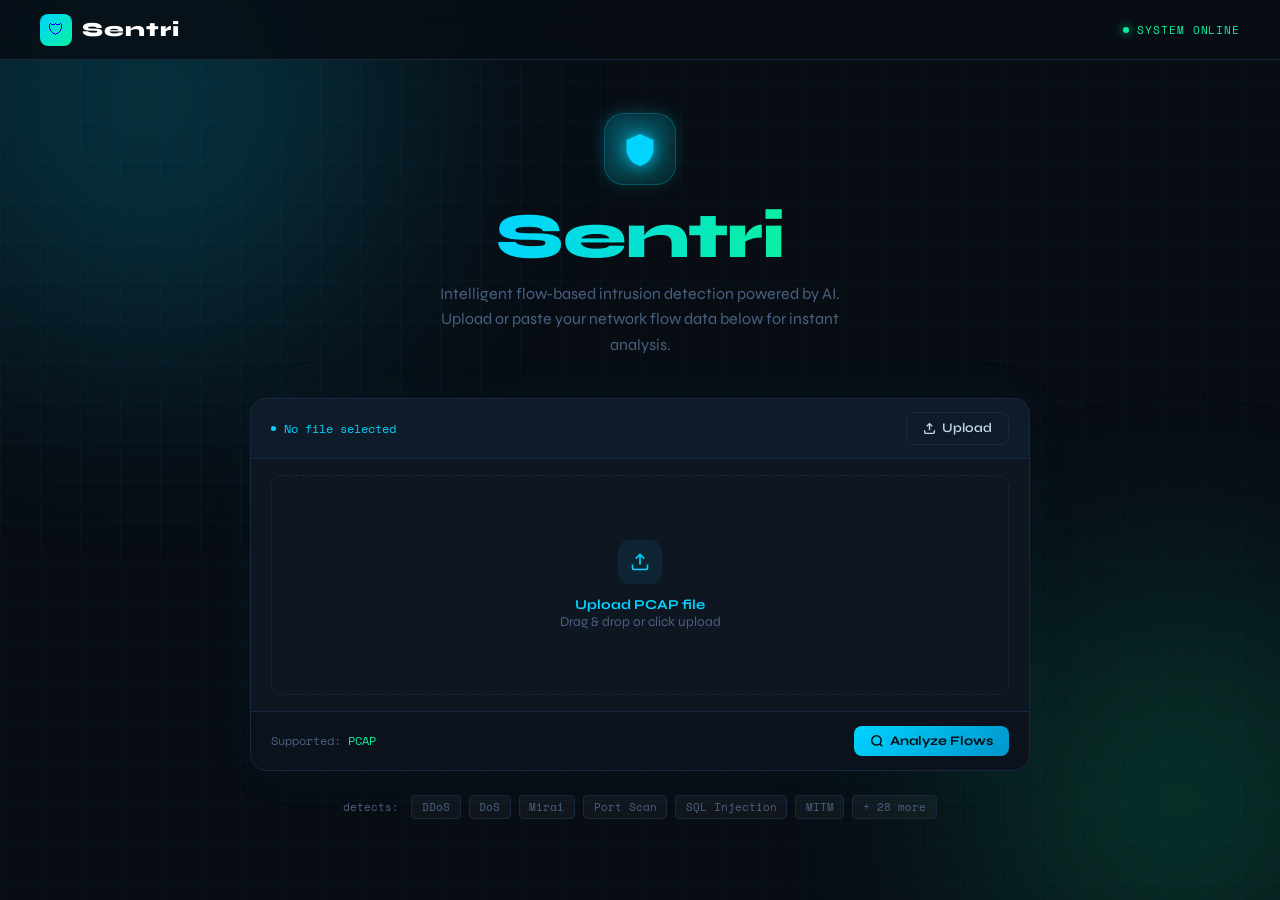
==== templates/index.html @ eef89137 "changes to core files" ====
<!DOCTYPE html>
<html lang="en">

<head>
    <meta charset="UTF-8" />
    <meta name="viewport" content="width=device-width, initial-scale=1.0" />
    <title>Sentri — Intelligent Intrusion Detection</title>
    <link
        href="https://fonts.googleapis.com/css2?family=Space+Mono:wght@400;700&family=Syne:wght@400;600;700;800&display=swap"
        rel="stylesheet" />
    <link rel="stylesheet" href="/static/style.css" />
</head>

<body>

    <div class="orb orb-1"></div>
    <div class="orb orb-2"></div>

    <!-- NAV -->
    <nav>
        <a class="nav-brand" href="#">
            <div class="nav-shield">🛡</div>
            <span class="nav-logo-text">Sentri</span>
        </a>
        <div class="nav-status">
            <div class="status-dot"></div>
            SYSTEM ONLINE
        </div>
    </nav>

    <main>
        <!-- HERO -->
        <div class="hero">
            <div class="shield-icon">
                <svg viewBox="0 0 24 24" xmlns="http://www.w3.org/2000/svg">
                    <path d="M12 2L3 6v6c0 5.25 3.75 10.15 9 11.35C17.25 22.15 21 17.25 21 12V6L12 2z" />
                </svg>
            </div>
            <h1><span>Sentri</span></h1>
            <p>Intelligent flow-based intrusion detection powered by AI. Upload or paste your network flow data below
                for instant analysis.</p>
        </div>

        <!-- UPLOAD CARD -->
        <div class="upload-card">

            <!-- Card Header -->
            <div class="card-header">
                <div class="card-header-left">
                    <div class="terminal-dot"></div>
                    <span id="filename-display">No file selected</span>
                </div>
                <div class="card-actions">
                    <label for="file-input" class="btn btn-ghost" id="upload-btn">
                        <svg width="13" height="13" viewBox="0 0 24 24" fill="none" stroke="currentColor"
                            stroke-width="2.5">
                            <path d="M21 15v4a2 2 0 01-2 2H5a2 2 0 01-2-2v-4" />
                            <polyline points="17 8 12 3 7 8" />
                            <line x1="12" y1="3" x2="12" y2="15" />
                        </svg>
                        Upload
                    </label>
                    <input type="file" id="file-input" accept=".pcap" />
                </div>
            </div>

            <!-- SINGLE PCAP DROP ZONE -->
            <div class="drop-zone" id="tab-upload" ondragover="handleDragOver(event)"
                ondragleave="handleDragLeave(event)" ondrop="handleDrop(event)">

                <div class="drop-icon">
                    <svg width="20" height="20" viewBox="0 0 24 24" fill="none" stroke="currentColor" stroke-width="2">
                        <path d="M21 15v4a2 2 0 01-2 2H5a2 2 0 01-2-2v-4" />
                        <polyline points="17 8 12 3 7 8" />
                        <line x1="12" y1="3" x2="12" y2="15" />
                    </svg>
                </div>

                <div class="drop-text">
                    <strong>Upload PCAP file</strong><br />
                    Drag & drop or click upload
                </div>
            </div>

            <!-- Card Footer -->
            <div class="card-footer">
                <div class="footer-info">
                    Supported: <span>PCAP</span>
                </div>
                <div style="display:flex; align-items:center; gap:10px;">
                    <div class="file-badge" id="file-badge">
                        <svg width="10" height="10" viewBox="0 0 24 24" fill="currentColor">
                            <path d="M14 2H6a2 2 0 00-2 2v16a2 2 0 002 2h12a2 2 0 002-2V8z" />
                        </svg>
                        <span id="badge-name">no file selected</span>
                    </div>
                    <button class="btn btn-primary" id="analyze-btn" onclick="analyzeFlows()">
                        <svg width="14" height="14" viewBox="0 0 24 24" fill="none" stroke="currentColor"
                            stroke-width="2.5">
                            <circle cx="11" cy="11" r="8" />
                            <line x1="21" y1="21" x2="16.65" y2="16.65" />
                        </svg>
                        Analyze Flows
                    </button>
                </div>
            </div>

        </div>

        <!-- FORMAT TAGS -->
        <div class="formats">
            <span class="format-label">detects:</span>
            <span class="format-tag">DDoS</span>
            <span class="format-tag">DoS</span>
            <span class="format-tag">Mirai</span>
            <span class="format-tag">Port Scan</span>
            <span class="format-tag">SQL Injection</span>
            <span class="format-tag">MITM</span>
            <span class="format-tag">+ 28 more</span>
        </div>

    </main>

    <!-- TOAST -->
    <div class="toast" id="toast">
        <div class="toast-dot"></div>
        <span id="toast-msg">Sample data loaded</span>
    </div>

    <script>
        document.getElementById('file-input').addEventListener('change', (e) => {
            const file = e.target.files[0];
            if (!file) return;
            handleFile(file);
        });

        function handleFile(file) {
            document.getElementById('filename-display').textContent = file.name;
            document.getElementById('badge-name').textContent = file.name;
            document.getElementById('file-badge').classList.add('visible');

            const dropZone = document.getElementById('tab-upload');
            dropZone.classList.add('file-loaded');

            // just update text instead of destroying HTML
            dropZone.querySelector('.drop-text').innerHTML =
                `<strong>File loaded</strong><br/>Click or drop to replace`;

            showToast(`PCAP loaded: ${file.name}`);
        }

        // Drag and drop
        function handleDragOver(e) {
            e.preventDefault();
            document.getElementById('tab-upload').classList.add('drag-over');
        }

        function handleDragLeave(e) {
            document.getElementById('tab-upload').classList.remove('drag-over');
        }

        function handleDrop(e) {
            e.preventDefault();
            document.getElementById('tab-upload').classList.remove('drag-over');

            const file = e.dataTransfer.files[0];
            if (file) handleFile(file);
        }

        // Analyze (IMPORTANT FIX HERE)
        function analyzeFlows() {
            const fileInput = document.getElementById('file-input');
            const file = fileInput.files[0];

            if (!file) {
                showToast('⚠ Please upload a PCAP file first');
                return;
            }

            const btn = document.getElementById('analyze-btn');
            btn.innerHTML = `
        <svg width="14" height="14" viewBox="0 0 24 24" fill="none" stroke="currentColor" stroke-width="2.5"
        style="animation:spin 1s linear infinite">
            <circle cx="12" cy="12" r="10"/>
        </svg>
        Analyzing...
    `;
            btn.disabled = true;

            // IMPORTANT: send actual file (not filename text)
            const formData = new FormData();
            formData.append("file", file);

            fetch('/analyze', {
                method: 'POST',
                body: formData
            })
                .then(async res => {
                    if (!res.ok) {
                        throw new Error(await res.text());
                    }
                    return res.json();
                })
                .then(result => {
                    sessionStorage.setItem('sentri_results', JSON.stringify(result));
                    sessionStorage.setItem('file_name', file.name);

                    window.location.href = '/loading';
                })
                .catch(err => {
                    console.log(err);

                    showToast('⚠ Unable to analyze file. Try again.');
                    btn.innerHTML = `Analyze Flows`;
                    btn.disabled = false;
                });
        }

        // Toast
        function showToast(msg) {
            const toast = document.getElementById('toast');
            document.getElementById('toast-msg').textContent = msg;
            toast.classList.add('show');
            setTimeout(() => toast.classList.remove('show'), 3000);
        }

        function resetFile() {
            document.getElementById('file-input').value = "";

            document.getElementById('filename-display').textContent = "No file selected";
            document.getElementById('badge-name').textContent = "no file selected";
            document.getElementById('file-badge').classList.remove('visible');

            const dropZone = document.getElementById('tab-upload');
            dropZone.classList.remove('file-loaded');

            dropZone.querySelector('.drop-text').innerHTML =
                `<strong>Upload PCAP file</strong><br />Drag & drop or click upload`;

            showToast("File removed — upload again");
        }
        // Spin animation
        const style = document.createElement('style');
        style.textContent = `@keyframes spin { from { transform: rotate(0deg); } to { transform: rotate(360deg); } }`;
        document.head.appendChild(style);
    </script>
</body>

</html>
---- static/style.css ----
*,
*::before,
*::after {
    box-sizing: border-box;
    margin: 0;
    padding: 0;
}

:root {
    --bg: #080d14;
    --surface: #0e1622;
    --border: #1a2740;
    --accent: #00d4ff;
    --accent2: #0af0a0;
    --danger: #ff4d6d;
    --text: #c8d8e8;
    --muted: #4a6080;
    --font-ui: 'Syne', sans-serif;
    --font-mono: 'Space Mono', monospace;
}

html,
body {
    height: 100%;
    background: var(--bg);
    color: var(--text);
    font-family: var(--font-ui);
    overflow-x: hidden;
}

/* ---- GRID BACKGROUND ---- */
body::before {
    content: '';
    position: fixed;
    inset: 0;
    background-image:
        linear-gradient(rgba(0, 212, 255, 0.03) 1px, transparent 1px),
        linear-gradient(90deg, rgba(0, 212, 255, 0.03) 1px, transparent 1px);
    background-size: 40px 40px;
    pointer-events: none;
    z-index: 0;
}

/* ---- GLOW ORBS ---- */
.orb {
    position: fixed;
    border-radius: 50%;
    filter: blur(120px);
    pointer-events: none;
    z-index: 0;
    opacity: 0.18;
}

.orb-1 {
    width: 500px;
    height: 500px;
    background: var(--accent);
    top: -150px;
    left: -100px;
}

.orb-2 {
    width: 400px;
    height: 400px;
    background: var(--accent2);
    bottom: -100px;
    right: -100px;
}

/* ---- NAVBAR ---- */
nav {
    position: fixed;
    top: 0;
    left: 0;
    right: 0;
    z-index: 100;
    display: flex;
    align-items: center;
    justify-content: space-between;
    padding: 0 2.5rem;
    height: 60px;
    background: rgba(8, 13, 20, 0.85);
    backdrop-filter: blur(16px);
    border-bottom: 1px solid var(--border);
}

.nav-brand {
    display: flex;
    align-items: center;
    gap: 10px;
    text-decoration: none;
}

.nav-shield {
    width: 32px;
    height: 32px;
    background: linear-gradient(135deg, var(--accent), var(--accent2));
    border-radius: 8px;
    display: flex;
    align-items: center;
    justify-content: center;
    font-size: 16px;
}

.nav-logo-text {
    font-family: var(--font-ui);
    font-weight: 800;
    font-size: 1.25rem;
    color: #fff;
    letter-spacing: 0.05em;
}

.nav-status {
    display: flex;
    align-items: center;
    gap: 8px;
    font-family: var(--font-mono);
    font-size: 0.7rem;
    color: var(--accent2);
    letter-spacing: 0.08em;
    text-transform: uppercase;
}

.status-dot {
    width: 6px;
    height: 6px;
    border-radius: 50%;
    background: var(--accent2);
    animation: pulse 1.8s infinite;
    box-shadow: 0 0 10px var(--accent2);
}

@keyframes pulse {

    0%,
    100% {
        opacity: 1;
        transform: scale(1);
    }

    50% {
        opacity: 0.4;
        transform: scale(0.8);
    }
}

/* ---- MAIN LAYOUT ---- */
main {
    position: relative;
    z-index: 1;
    min-height: 100vh;
    display: flex;
    flex-direction: column;
    align-items: center;
    justify-content: center;
    padding: 80px 1.5rem 3rem;
}

/* ---- HERO ---- */
.hero {
    text-align: center;
    margin-bottom: 2.5rem;
    animation: fadeUp 0.7s ease both;
}

@keyframes fadeUp {
    from {
        opacity: 0;
        transform: translateY(24px);
    }

    to {
        opacity: 1;
        transform: translateY(0);
    }
}

.shield-icon {
    width: 72px;
    height: 72px;
    margin: 0 auto 1.25rem;
    background: rgba(0, 212, 255, 0.08);
    border: 1.5px solid rgba(0, 212, 255, 0.25);
    border-radius: 20px;
    display: flex;
    align-items: center;
    justify-content: center;
    position: relative;
}

.shield-icon::before {
    content: '';
    position: absolute;
    inset: -1px;
    border-radius: 20px;
    background: linear-gradient(135deg, rgba(0, 212, 255, 0.3), rgba(10, 240, 160, 0.1));
    z-index: -1;
    filter: blur(8px);
}

.shield-icon svg {
    width: 36px;
    height: 36px;
    fill: var(--accent);
    filter: drop-shadow(0 0 8px var(--accent));
}

.hero h1 {
    font-size: clamp(2.5rem, 6vw, 4rem);
    font-weight: 800;
    color: #fff;
    letter-spacing: -0.02em;
    line-height: 1;
    margin-bottom: 0.75rem;
}

.hero h1 span {
    background: linear-gradient(90deg, var(--accent), var(--accent2));
    -webkit-background-clip: text;
    -webkit-text-fill-color: transparent;
    background-clip: text;
}

.hero p {
    font-size: 1rem;
    color: var(--muted);
    max-width: 420px;
    margin: 0 auto;
    line-height: 1.6;
}

/* ---- UPLOAD CARD ---- */
.upload-card {
    width: 100%;
    max-width: 780px;
    background: var(--surface);
    border: 1px solid var(--border);
    border-radius: 16px;
    overflow: hidden;
    animation: fadeUp 0.7s 0.15s ease both;
    box-shadow: 0 0 60px rgba(0, 212, 255, 0.04);
}

.card-header {
    display: flex;
    align-items: center;
    justify-content: space-between;
    padding: 0.85rem 1.25rem;
    border-bottom: 1px solid var(--border);
    background: rgba(0, 212, 255, 0.03);
}

.card-header-left {
    display: flex;
    align-items: center;
    gap: 8px;
    font-family: var(--font-mono);
    font-size: 0.78rem;
    color: var(--accent);
}

.terminal-dot {
    width: 5px;
    height: 5px;
    border-radius: 50%;
    background: var(--accent);
    animation: pulse 2s infinite;
}

.card-actions {
    display: flex;
    gap: 8px;
}

.btn {
    display: flex;
    align-items: center;
    gap: 6px;
    padding: 0.45rem 1rem;
    border-radius: 8px;
    font-family: var(--font-ui);
    font-size: 0.82rem;
    font-weight: 600;
    cursor: pointer;
    transition: all 0.2s;
    border: none;
    text-decoration: none;
}

.btn-ghost {
    background: transparent;
    border: 1px solid var(--border);
    color: var(--text);
}

.btn-ghost:hover {
    border-color: var(--accent);
    color: var(--accent);
    background: rgba(0, 212, 255, 0.05);
}

.btn-primary {
    background: linear-gradient(135deg, var(--accent), #0095cc);
    color: #080d14;
    font-weight: 700;
}

.btn-primary:hover {
    transform: translateY(-1px);
    box-shadow: 0 4px 20px rgba(0, 212, 255, 0.35);
}

.btn-primary:active {
    transform: translateY(0);
}

/* ---- DROP ZONE ---- */
.drop-zone {
    display: flex;
    flex-direction: column;
    align-items: center;
    justify-content: center;
    gap: 12px;
    height: 220px;
    margin: 1rem 1.25rem;
    border: 1.5px dashed var(--border);
    border-radius: 10px;
    cursor: pointer;
    transition: all 0.2s;
}

.drop-zone:hover,
.drop-zone.drag-over {
    border-color: var(--accent);
    background: rgba(0, 212, 255, 0.04);
}


.drop-icon {
    width: 44px;
    height: 44px;
    background: rgba(0, 212, 255, 0.08);
    border-radius: 12px;
    display: flex;
    align-items: center;
    justify-content: center;
    color: var(--accent);
    font-size: 1.2rem;
}

.drop-text {
    text-align: center;
    font-size: 0.85rem;
    color: var(--muted);
}

.drop-text strong {
    color: var(--accent);
}

/* ---- CARD FOOTER ---- */
.card-footer {
    display: flex;
    align-items: center;
    justify-content: space-between;
    padding: 0.85rem 1.25rem;
    border-top: 1px solid var(--border);
    background: rgba(0, 0, 0, 0.2);
}

.footer-info {
    font-family: var(--font-mono);
    font-size: 0.72rem;
    color: var(--muted);
}

.footer-info span {
    color: var(--accent2);
}

/* ---- FILE BADGE ---- */
.file-badge {
    display: flex;
    align-items: center;
    gap: 6px;
    padding: 0.3rem 0.75rem;
    background: rgba(10, 240, 160, 0.08);
    border: 1px solid rgba(10, 240, 160, 0.2);
    border-radius: 20px;
    font-family: var(--font-mono);
    font-size: 0.7rem;
    color: var(--accent2);

    opacity: 0;
    transform: translateY(5px);
    transition: all 0.2s ease;
}

.file-badge.visible {
    opacity: 1;
    transform: translateY(0);
}

/* ---- FORMATS ---- */
.formats {
    display: flex;
    align-items: center;
    justify-content: center;
    gap: 0.5rem;
    margin-top: 1.5rem;
    flex-wrap: wrap;
    animation: fadeUp 0.7s 0.3s ease both;
}

.format-label {
    font-family: var(--font-mono);
    font-size: 0.7rem;
    color: var(--muted);
    margin-right: 4px;
}

.format-tag {
    padding: 0.2rem 0.6rem;
    border-radius: 4px;
    background: rgba(255, 255, 255, 0.04);
    border: 1px solid var(--border);
    font-family: var(--font-mono);
    font-size: 0.68rem;
    color: var(--muted);
}

/* ---- TOAST ---- */
.toast {
    position: fixed;
    bottom: 2rem;
    right: 2rem;
    z-index: 999;
    background: var(--surface);
    border: 1px solid var(--border);
    border-radius: 10px;
    padding: 0.75rem 1.25rem;
    font-family: var(--font-mono);
    font-size: 0.78rem;
    color: var(--text);
    display: flex;
    align-items: center;
    gap: 8px;
    transform: translateY(100px);
    opacity: 0;
    transition: all 0.3s;
}

.toast.show {
    transform: translateY(0);
    opacity: 1;
}

.toast-dot {
    width: 6px;
    height: 6px;
    border-radius: 50%;
    background: var(--accent2);
}

/* Hidden file input */
#file-input {
    display: none;
}

@keyframes spin { from { transform: rotate(0deg); } to { transform: rotate(360deg); } }

/* ---- LOADING PAGE ---- */
body.loading {
    overflow: hidden;
}

.loading-container {
    display: flex;
    justify-content: center;
    align-items: flex-start;
    min-height: 100vh;
    padding: 45px 1.5rem 3rem;
}

.loading-card {
    width: 100%;
    max-width: 750px;
    background: var(--surface);
    border: 1px solid var(--border);
    border-radius: 16px;
    padding: 2.5rem;
    box-shadow: 0 0 60px rgba(0, 212, 255, 0.05);
    text-align: center;
    animation: fadeUp 0.6s ease both;
}

.loading-card h2 {
    font-size: 1.2rem;
    margin-bottom: 1.5rem;
}

/* File status */
.loading-status {
    margin-bottom: 1.5rem;
}

.check-circle {
    width: 48px;
    height: 48px;
    margin: 0 auto 10px;
    border-radius: 50%;
    background: rgba(10, 240, 160, 0.1);
    border: 1px solid var(--accent2);
    display: flex;
    align-items: center;
    justify-content: center;
    color: var(--accent2);
    font-weight: bold;
}

/* Steps */
.steps {
    text-align: left;
    margin-top: 1rem;
}

.step {
    display: flex;
    align-items: center;
    gap: 10px;
    font-size: 0.85rem;
    margin: 10px 0;
}

.step.done {
    color: var(--accent2);
}

.step.active {
    color: var(--accent);
}

/* Spinner */
.loader {
    width: 14px;
    height: 14px;
    border: 2px solid var(--accent);
    border-top: 2px solid transparent;
    border-radius: 50%;
    animation: spin 1s linear infinite;
}

/* ETA */
.eta {
    margin-top: 1.5rem;
    font-size: 0.75rem;
    color: var(--muted);
}
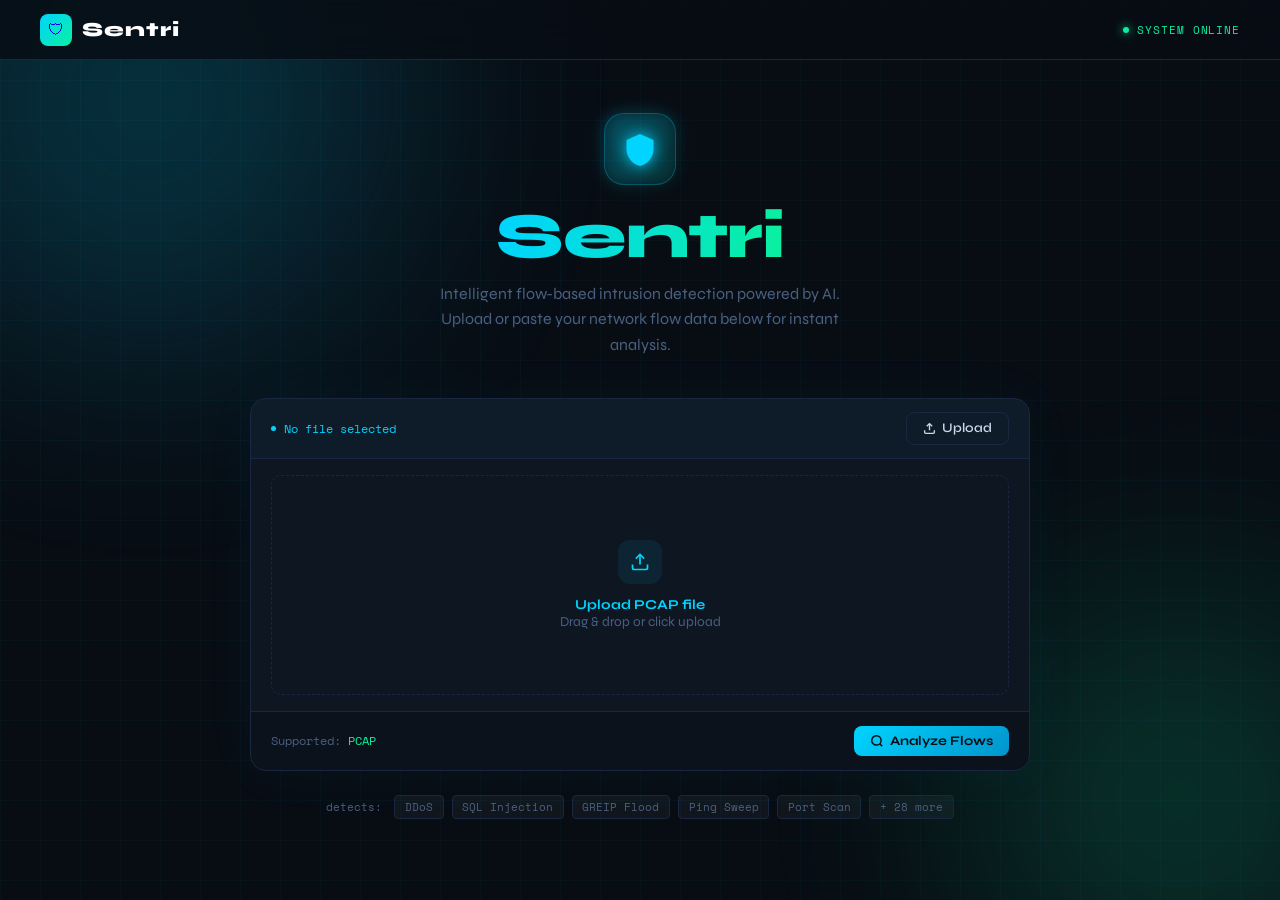
==== commit 8355cf6f: "Changes made to core files" ====
--- a/templates/index.html
+++ b/templates/index.html
@@ -111,11 +111,10 @@
         <div class="formats">
             <span class="format-label">detects:</span>
             <span class="format-tag">DDoS</span>
-            <span class="format-tag">DoS</span>
-            <span class="format-tag">Mirai</span>
+            <span class="format-tag">SQL Injection</span>
+            <span class="format-tag">GREIP Flood</span>
+            <span class="format-tag">Ping Sweep </span>
             <span class="format-tag">Port Scan</span>
-            <span class="format-tag">SQL Injection</span>
-            <span class="format-tag">MITM</span>
             <span class="format-tag">+ 28 more</span>
         </div>
 
@@ -128,6 +127,7 @@
     </div>
 
     <script>
+        let selectedFile = null;
         document.getElementById('file-input').addEventListener('change', (e) => {
             const file = e.target.files[0];
             if (!file) return;
@@ -135,14 +135,28 @@
         });
 
         function handleFile(file) {
+            // Validate file extension
+            if (!file.name.toLowerCase().endsWith('.pcap')) {
+                showToast('⚠ Invalid file. Please upload a .pcap file only.');
+                document.getElementById('file-input').value = '';
+                return;
+            }
+
+            // Validate file size (25MB limit)
+            if (file.size > 25 * 1024 * 1024) {
+                showToast('⚠ File too large. Maximum size is 25MB.');
+                document.getElementById('file-input').value = '';
+                return;
+            }
+
+            selectedFile = file;
+
             document.getElementById('filename-display').textContent = file.name;
             document.getElementById('badge-name').textContent = file.name;
             document.getElementById('file-badge').classList.add('visible');
 
             const dropZone = document.getElementById('tab-upload');
             dropZone.classList.add('file-loaded');
-
-            // just update text instead of destroying HTML
             dropZone.querySelector('.drop-text').innerHTML =
                 `<strong>File loaded</strong><br/>Click or drop to replace`;
 
@@ -168,7 +182,7 @@
         }
 
         // Analyze (IMPORTANT FIX HERE)
-        function analyzeFlows() {
+        async function analyzeFlows() {
             const fileInput = document.getElementById('file-input');
             const file = fileInput.files[0];
 
@@ -177,43 +191,51 @@
                 return;
             }
 
-            const btn = document.getElementById('analyze-btn');
-            btn.innerHTML = `
-        <svg width="14" height="14" viewBox="0 0 24 24" fill="none" stroke="currentColor" stroke-width="2.5"
-        style="animation:spin 1s linear infinite">
-            <circle cx="12" cy="12" r="10"/>
-        </svg>
-        Analyzing...
-    `;
-            btn.disabled = true;
-
-            // IMPORTANT: send actual file (not filename text)
-            const formData = new FormData();
-            formData.append("file", file);
-
-            fetch('/analyze', {
-                method: 'POST',
-                body: formData
-            })
-                .then(async res => {
-                    if (!res.ok) {
-                        throw new Error(await res.text());
+            showToast('Preparing analysis...');
+            document.getElementById('analyze-btn').disabled = true;
+
+            try {
+                await saveFileToIndexedDB(file);
+                sessionStorage.setItem('current_file_name', file.name);
+                sessionStorage.setItem('analysis_started', 'true');
+                window.location.href = "/loading";
+            } catch (err) {
+                console.error('Storage error:', err);
+                alert('Failed to prepare file for upload: ' + err.message);
+                document.getElementById('analyze-btn').disabled = false;
+                showToast('Preparation failed');
+            }
+        }
+
+        function saveFileToIndexedDB(file) {
+            return new Promise((resolve, reject) => {
+                const request = window.indexedDB.open('sentri-pcap-store', 1);
+
+                request.onupgradeneeded = function (event) {
+                    const db = event.target.result;
+                    if (!db.objectStoreNames.contains('files')) {
+                        db.createObjectStore('files');
                     }
-                    return res.json();
-                })
-                .then(result => {
-                    sessionStorage.setItem('sentri_results', JSON.stringify(result));
-                    sessionStorage.setItem('file_name', file.name);
-
-                    window.location.href = '/loading';
-                })
-                .catch(err => {
-                    console.log(err);
-
-                    showToast('⚠ Unable to analyze file. Try again.');
-                    btn.innerHTML = `Analyze Flows`;
-                    btn.disabled = false;
-                });
+                };
+
+                request.onsuccess = function (event) {
+                    const db = event.target.result;
+                    const tx = db.transaction('files', 'readwrite');
+                    const store = tx.objectStore('files');
+                    const putReq = store.put(file, 'pending_pcap');
+
+                    putReq.onsuccess = function () {
+                        resolve();
+                    };
+                    putReq.onerror = function (e) {
+                        reject(e.target.error);
+                    };
+                };
+
+                request.onerror = function (event) {
+                    reject(event.target.error);
+                };
+            });
         }
 
         // Toast
--- a/static/style.css
+++ b/static/style.css
@@ -467,7 +467,15 @@
     display: none;
 }
 
-@keyframes spin { from { transform: rotate(0deg); } to { transform: rotate(360deg); } }
+@keyframes spin {
+    from {
+        transform: rotate(0deg);
+    }
+
+    to {
+        transform: rotate(360deg);
+    }
+}
 
 /* ---- LOADING PAGE ---- */
 body.loading {
@@ -555,4 +563,878 @@
     margin-top: 1.5rem;
     font-size: 0.75rem;
     color: var(--muted);
+}
+
+/* ============================================================
+   RESULTS PAGE ADDITIONS — append to the bottom of style.css
+   ============================================================ */
+
+/* ---- RESULTS LAYOUT ---- */
+.results-main {
+    position: relative;
+    z-index: 1;
+    max-width: 780px;
+    /* slightly wider than before for bigger cards */
+    margin: 0 auto;
+    padding: 88px 1.5rem 4rem;
+    display: flex;
+    flex-direction: column;
+    gap: 1.75rem;
+}
+
+/* ---- PAGE HEADER ---- */
+.results-header {
+    display: flex;
+    align-items: center;
+    gap: 1rem;
+    margin-bottom: 0.25rem;
+}
+
+.back-link {
+    color: var(--muted);
+    font-size: 1.3rem;
+    text-decoration: none;
+    transition: color 0.2s;
+    flex-shrink: 0;
+    line-height: 1;
+}
+
+.back-link:hover {
+    color: var(--accent);
+}
+
+/* ✅ FIXED: matches index.html hero h1 gradient span exactly */
+.results-title {
+    font-size: clamp(1.8rem, 4vw, 2.8rem);
+    font-weight: 800;
+    color: #fff;
+    letter-spacing: -0.02em;
+    line-height: 1;
+    margin: 0 0 6px;
+}
+
+.results-title span {
+    background: linear-gradient(90deg, var(--accent), var(--accent2));
+    -webkit-background-clip: text;
+    -webkit-text-fill-color: transparent;
+    background-clip: text;
+}
+
+.results-subtitle {
+    font-family: var(--font-mono);
+    font-size: 0.78rem;
+    color: var(--muted);
+    margin: 0;
+}
+
+/* ---- SUMMARY GRID ---- */
+.summary-grid {
+    display: grid;
+    grid-template-columns: repeat(4, 1fr);
+    gap: 1rem;
+}
+
+@media (max-width: 640px) {
+    .summary-grid {
+        grid-template-columns: repeat(2, 1fr);
+    }
+}
+
+/* ✅ BIGGER cards — more padding, more presence */
+.summary-card {
+    background: var(--surface);
+    border: 1px solid var(--border);
+    border-radius: 16px;
+    padding: 1.5rem 1.25rem;
+    /* was 1.25rem 1rem */
+    display: flex;
+    flex-direction: column;
+    align-items: flex-start;
+    gap: 8px;
+    position: relative;
+    overflow: hidden;
+    transition: border-color 0.2s, box-shadow 0.2s;
+}
+
+.summary-card:hover {
+    border-color: rgba(0, 212, 255, 0.2);
+    box-shadow: 0 0 30px rgba(0, 212, 255, 0.05);
+}
+
+.summary-card-icon {
+    width: 40px;
+    height: 40px;
+    border-radius: 10px;
+    display: flex;
+    align-items: center;
+    justify-content: center;
+    margin-bottom: 6px;
+}
+
+.summary-icon-blue {
+    background: rgba(0, 212, 255, 0.12);
+    color: var(--accent);
+}
+
+.summary-icon-red {
+    background: rgba(239, 68, 68, 0.12);
+    color: #ef4444;
+}
+
+.summary-icon-green {
+    background: rgba(10, 240, 160, 0.12);
+    color: var(--accent2);
+}
+
+.summary-value {
+    font-size: 2.4rem;
+    /* was 2rem — bigger number */
+    font-weight: 800;
+    color: #fff;
+    line-height: 1;
+    font-family: var(--font-mono);
+}
+
+.summary-value--danger {
+    color: #ef4444;
+}
+
+.summary-value--safe {
+    color: var(--accent2);
+}
+
+.summary-label {
+    font-family: var(--font-mono);
+    font-size: 0.68rem;
+    color: var(--muted);
+    text-transform: uppercase;
+    letter-spacing: 0.06em;
+}
+
+/* Donut chart card */
+.summary-card--ratio {
+    align-items: center;
+    justify-content: center;
+    text-align: center;
+}
+
+.donut-wrapper {
+    position: relative;
+    width: 76px;
+    height: 76px;
+    margin-bottom: 6px;
+}
+
+.donut-svg {
+    width: 76px;
+    height: 76px;
+}
+
+.donut-track {
+    stroke: rgba(255, 255, 255, 0.07);
+}
+
+.donut-fill {
+    stroke: #ef4444;
+    stroke-linecap: round;
+    transition: stroke-dasharray 0.6s ease;
+}
+
+.donut-label {
+    position: absolute;
+    inset: 0;
+    display: flex;
+    align-items: center;
+    justify-content: center;
+    font-family: var(--font-mono);
+    font-size: 0.78rem;
+    font-weight: 700;
+    color: #fff;
+}
+
+/* ---- SECTION HEADINGS ---- */
+.section-heading {
+    display: flex;
+    align-items: center;
+    gap: 10px;
+    margin-top: 0.25rem;
+}
+
+.section-heading h2 {
+    font-size: 1.15rem;
+    font-weight: 700;
+    color: #fff;
+    margin: 0;
+}
+
+.section-heading-icon {
+    font-size: 1rem;
+    color: var(--accent);
+}
+
+/* ---- THREAT CARDS ---- */
+.threats-list {
+    display: flex;
+    flex-direction: column;
+    gap: 0.75rem;
+    width: 100%;
+    /* slightly more gap */
+}
+
+/* ✅ BIGGER threat cards */
+.threat-card {
+    background: var(--surface);
+    border: 1px solid var(--border);
+    border-radius: 14px;
+    width: 100%;
+    box-sizing: border-box;
+    /* was 12px */
+    overflow: hidden;
+    transition: border-color 0.2s, box-shadow 0.2s;
+}
+
+.threat-card:hover {
+    box-shadow: 0 2px 20px rgba(0, 0, 0, 0.3);
+}
+
+.threat-card--open {
+    border-color: rgba(0, 212, 255, 0.25);
+}
+
+/* Collapsed header row */
+.threat-collapsed {
+    display: flex;
+    align-items: center;
+    justify-content: space-between;
+    padding: 1rem 1.25rem;
+    /* was 0.85rem 1rem — taller click area */
+    cursor: pointer;
+    user-select: none;
+}
+
+.threat-collapsed:hover {
+    background: rgba(255, 255, 255, 0.02);
+}
+
+.threat-collapsed-left {
+    display: flex;
+    align-items: center;
+    gap: 12px;
+}
+
+.threat-collapsed-right {
+    display: flex;
+    align-items: center;
+    gap: 12px;
+}
+
+.threat-name {
+    font-size: 1rem;
+    /* was 0.95rem */
+    font-weight: 700;
+    color: #fff;
+}
+
+.threat-timestamp {
+    font-family: var(--font-mono);
+    font-size: 0.72rem;
+    color: var(--muted);
+}
+
+.threat-chevron {
+    font-size: 1.2rem;
+    color: var(--muted);
+    transition: transform 0.25s ease;
+    display: inline-block;
+    line-height: 1;
+    color: cyan;
+}
+
+/* Summary line */
+.threat-summary-line {
+    padding: 0 1.25rem 0.5rem;
+}
+
+.threat-description {
+    font-size: 0.82rem;
+    color: var(--text);
+    opacity: 0.8;
+    line-height: 1.5;
+}
+
+.threat-inline-meta {
+    display: flex;
+    flex-wrap: wrap;
+    align-items: center;
+    gap: 8px;
+    padding: 0 1.25rem 1rem;
+    font-family: var(--font-mono);
+    font-size: 0.72rem;
+}
+
+.ip-addr {
+    color: var(--accent2);
+}
+
+.meta-arrow {
+    color: var(--muted);
+}
+
+.meta-muted {
+    color: var(--muted);
+}
+
+/* Protocol tags */
+.proto-tag {
+    padding: 2px 8px;
+    border-radius: 4px;
+    font-family: var(--font-mono);
+    font-size: 0.67rem;
+    font-weight: 700;
+    text-transform: uppercase;
+}
+
+.proto-tcp {
+    background: rgba(0, 212, 255, 0.12);
+    color: var(--accent);
+}
+
+.proto-udp {
+    background: rgba(139, 92, 246, 0.12);
+    color: #a78bfa;
+}
+
+.proto-dns {
+    background: rgba(10, 240, 160, 0.12);
+    color: var(--accent2);
+}
+
+.proto-arp {
+    background: rgba(168, 85, 247, 0.12);
+    color: #c084fc;
+}
+
+.proto-icmp {
+    background: rgba(107, 114, 128, 0.15);
+    color: #9ca3af;
+}
+
+.proto-http {
+    background: rgba(251, 191, 36, 0.12);
+    color: #fbbf24;
+}
+
+/* Severity chips */
+.severity-chip {
+    border-radius: 20px;
+    font-family: var(--font-mono);
+    font-size: 0.67rem;
+    font-weight: 700;
+    text-transform: uppercase;
+    letter-spacing: 0.04em;
+    display: inline-flex;
+    align-items: center;
+    justify-content: center;
+    width: 80px;      /* fixed width — all chips same size */
+    padding: 4px 0;
+}
+
+.severity-critical {
+    background: #ef4444;
+    color: #fff;
+}
+
+.severity-high {
+    background: #f97316;
+    color: #fff;
+}
+
+.severity-medium {
+    background: #eab308;
+    color: #000;
+}
+
+.severity-low {
+    background: #22c55e;
+    color: #000;
+}
+
+.severity-info {
+    background: #06b6d4;
+    color: #000;
+}
+
+/* ---- EXPANDED DETAIL PANEL ---- */
+.threat-expanded {
+    border-top: 1px solid var(--border);
+    padding: 1.25rem;
+    /* was 1rem — more room */
+    display: flex;
+    flex-direction: column;
+    width: 100%;
+    box-sizing: border-box;
+    gap: 1.1rem;
+    background: rgba(0, 0, 0, 0.18);
+}
+
+.threat-description-expanded {
+    font-size: 0.83rem;
+    color: var(--text);
+    opacity: 0.85;
+    line-height: 1.65;
+}
+
+.endpoint-grid {
+    display: grid;
+    grid-template-columns: 1fr 1fr;
+    gap: 0.85rem;
+}
+
+@media (max-width: 500px) {
+    .endpoint-grid {
+        grid-template-columns: 1fr;
+    }
+}
+
+.endpoint-card {
+    background: rgba(255, 255, 255, 0.03);
+    border: 1px solid var(--border);
+    border-radius: 10px;
+    padding: 0.85rem 1rem;
+}
+
+.endpoint-label {
+    font-family: var(--font-mono);
+    font-size: 0.72rem;
+    font-weight: 700;
+    color: var(--accent);
+    margin-bottom: 8px;
+    display: flex;
+    align-items: center;
+    gap: 6px;
+}
+
+.endpoint-icon {
+    color: var(--accent);
+}
+
+.endpoint-icon-red {
+    color: #ef4444;
+}
+
+.endpoint-ip {
+    font-family: var(--font-mono);
+    font-size: 0.8rem;
+    color: #fff;
+    margin-bottom: 4px;
+}
+
+.endpoint-mac {
+    font-family: var(--font-mono);
+    font-size: 0.8rem;
+    color: #fff;
+    margin-bottom: 4px;
+}
+
+.flow-stats {
+    display: flex;
+    flex-wrap: wrap;
+    gap: 1.25rem;
+    font-family: var(--font-mono);
+    font-size: 0.77rem;
+    color: var(--muted);
+    padding: 0.4rem 0;
+}
+
+.flow-stats strong {
+    color: var(--text);
+}
+
+.flag-highlight {
+    color: var(--accent);
+}
+
+.flow-meta-row {
+    display: flex;
+    flex-wrap: wrap;
+    gap: 1.25rem;
+    font-size: 0.77rem;
+    color: var(--muted);
+    font-family: var(--font-mono);
+    border-top: 1px solid var(--border);
+    padding-top: 0.4rem;
+    padding-bottom: 0.4rem;
+}
+
+.flow-meta-row strong {
+    color: var(--text);
+}
+
+/* AI Recommendation box */
+.ai-recommendation {
+    background: rgba(0, 212, 255, 0.05);
+    border: 1px solid rgba(0, 212, 255, 0.18);
+    border-radius: 10px;
+    padding: 1rem 1.1rem;
+}
+
+.ai-rec-header {
+    display: flex;
+    align-items: center;
+    gap: 8px;
+    margin-bottom: 8px;
+}
+
+.ai-rec-icon {
+    color: var(--accent);
+    font-size: 0.9rem;
+}
+
+.ai-rec-title {
+    font-family: var(--font-mono);
+    font-size: 0.75rem;
+    font-weight: 700;
+    color: var(--accent);
+}
+
+.ai-rec-body {
+    font-size: 0.82rem;
+    color: var(--text);
+    line-height: 1.65;
+    margin: 0;
+}
+
+/* ---- CORRELATIONS ---- */
+.correlations-list {
+    display: flex;
+    flex-direction: column;
+    gap: 0.65rem;
+}
+
+.correlation-item {
+    display: flex;
+    align-items: flex-start;
+    gap: 14px;
+    background: var(--surface);
+    border: 1px solid var(--border);
+    border-radius: 10px;
+    padding: 1rem 1.1rem;
+    font-size: 0.83rem;
+    color: var(--text);
+    line-height: 1.65;
+}
+
+.corr-num {
+    font-family: var(--font-mono);
+    font-size: 0.7rem;
+    color: var(--accent);
+    font-weight: 700;
+    min-width: 26px;
+    margin-top: 2px;
+    flex-shrink: 0;
+}
+
+.corr-text {
+    flex: 1;
+}
+
+/* ---- EMPTY STATE ---- */
+.empty-state {
+    text-align: center;
+    padding: 3.5rem 1rem;
+    background: var(--surface);
+    border: 1px solid var(--border);
+    border-radius: 14px;
+}
+
+.empty-icon {
+    font-size: 2.2rem;
+    color: var(--accent2);
+    margin-bottom: 0.85rem;
+}
+
+.empty-title {
+    font-size: 1.05rem;
+    font-weight: 700;
+    color: #fff;
+    margin-bottom: 6px;
+}
+
+.empty-sub {
+    font-family: var(--font-mono);
+    font-size: 0.75rem;
+    color: var(--muted);
+}
+
+/* ---- FILTER BAR ---- */
+.filter-bar {
+    display: flex;
+    flex-wrap: wrap;
+    gap: 0.5rem;
+    margin: 0.5rem 0 0.5rem;
+}
+
+.filter-btn {
+    display: inline-flex;
+    align-items: center;
+    gap: 6px;
+    padding: 6px 12px;
+    font-size: 0.72rem;
+    font-family: var(--font-mono);
+    background: var(--surface);
+    border: 1px solid var(--border);
+    color: var(--muted);
+    border-radius: 20px;
+    cursor: pointer;
+    transition: all 0.2s;
+}
+
+.filter-btn:hover {
+    border-color: var(--accent);
+    color: var(--accent);
+}
+
+.filter-btn.active {
+    background: rgba(0, 212, 255, 0.12);
+    border-color: var(--accent);
+    color: var(--accent);
+}
+
+.filter-count {
+    display: inline-flex;
+    align-items: center;
+    justify-content: center;
+    min-width: 18px;
+    height: 18px;
+    padding: 0 5px;
+    border-radius: 20px;
+    font-size: 0.62rem;
+    font-weight: 700;
+    background: rgba(255, 255, 255, 0.08);
+    color: var(--muted);
+    transition: all 0.2s;
+}
+
+.filter-btn.active .filter-count {
+    background: rgba(0, 212, 255, 0.25);
+    color: var(--accent);
+}
+
+.filter-btn:hover .filter-count {
+    background: rgba(0, 212, 255, 0.15);
+    color: var(--accent);
+}
+
+/* EMPTY STATE (no results) */
+.empty-state {
+    margin-top: 24px;
+    padding: 32px 24px;
+    border-radius: 16px;
+
+    display: flex;
+    flex-direction: column;
+    align-items: center;
+    justify-content: center;
+
+    text-align: center;
+
+    background: rgba(255, 255, 255, 0.03);
+    border: 1px solid rgba(255, 255, 255, 0.08);
+
+    backdrop-filter: blur(12px);
+    -webkit-backdrop-filter: blur(12px);
+
+    animation: fadeIn 0.3s ease;
+}
+
+/* icon */
+.empty-icon {
+    font-size: 28px;
+    margin-bottom: 10px;
+
+    color: #facc15; /* soft warning yellow */
+    opacity: 0.9;
+}
+
+/* title */
+.empty-title {
+    font-family: 'Syne', sans-serif;
+    font-size: 18px;
+    font-weight: 600;
+
+    margin-bottom: 4px;
+
+    color: #ffffff;
+}
+
+/* subtitle (optional if you add one later) */
+.empty-sub {
+    font-size: 14px;
+    color: rgba(255, 255, 255, 0.6);
+}
+
+/* subtle hover (makes it feel interactive even if not clickable) */
+.empty-state:hover {
+    border-color: rgba(255, 255, 255, 0.15);
+    transform: translateY(-2px);
+    transition: all 0.2s ease;
+}
+
+/* fade animation */
+@keyframes fadeIn {
+    from {
+        opacity: 0;
+        transform: translateY(6px);
+    }
+    to {
+        opacity: 1;
+        transform: translateY(0);
+    }
+}
+
+/* ---- PAGINATION ---- */
+.pagination {
+    display: flex;
+    align-items: center;
+    justify-content: center;
+    gap: 0.75rem;
+    padding: 0.75rem 0;
+}
+
+.page-btn {
+    display: flex;
+    align-items: center;
+    gap: 6px;
+    padding: 0.5rem 1.25rem;
+    border-radius: 8px;
+    font-family: var(--font-mono);
+    font-size: 0.75rem;
+    font-weight: 700;
+    letter-spacing: 0.04em;
+    cursor: pointer;
+    transition: all 0.2s;
+    background: var(--surface);
+    border: 1px solid var(--border);
+    color: var(--muted);
+}
+
+.page-btn:hover:not(:disabled) {
+    border-color: var(--accent);
+    color: var(--accent);
+    background: rgba(0, 212, 255, 0.06);
+    box-shadow: 0 0 12px rgba(0, 212, 255, 0.12);
+}
+
+.page-btn:disabled {
+    opacity: 0.3;
+    cursor: not-allowed;
+    box-shadow: none;
+}
+
+.page-info {
+    font-family: var(--font-mono);
+    font-size: 0.72rem;
+    color: var(--muted);
+    background: rgba(255, 255, 255, 0.04);
+    border: 1px solid var(--border);
+    border-radius: 20px;
+    padding: 0.35rem 1rem;
+    min-width: 70px;
+    text-align: center;
+    letter-spacing: 0.06em;
+}
+/* ---- IP SEARCH BAR ---- */
+.ip-search-wrap {
+    display: flex;
+    align-items: center;
+    justify-content: flex-end;
+    gap: 8px;
+    margin-bottom: -0.75rem;
+}
+
+.ip-search-box {
+    display: flex;
+    align-items: center;
+    gap: 8px;
+    background: var(--surface);
+    border: 1px solid var(--border);
+    border-radius: 10px;
+    padding: 0.45rem 0.9rem;
+    width: 240px;
+    transition: border-color 0.2s, box-shadow 0.2s;
+}
+
+.ip-search-box:focus-within {
+    border-color: var(--accent);
+    box-shadow: 0 0 0 3px rgba(0, 212, 255, 0.08);
+}
+
+.ip-search-icon {
+    color: var(--muted);
+    flex-shrink: 0;
+    transition: color 0.2s;
+}
+
+.ip-search-box:focus-within .ip-search-icon {
+    color: var(--accent);
+}
+
+.ip-search-input {
+    flex: 1;
+    background: transparent;
+    border: none;
+    outline: none;
+    font-family: var(--font-mono);
+    font-size: 0.73rem;
+    color: var(--text);
+    caret-color: var(--accent);
+}
+
+.ip-search-input::placeholder { color: var(--muted); }
+
+.ip-search-clear {
+    display: flex;
+    align-items: center;
+    justify-content: center;
+    width: 16px;
+    height: 16px;
+    border-radius: 50%;
+    border: none;
+    background: rgba(255, 255, 255, 0.08);
+    color: var(--muted);
+    font-size: 0.6rem;
+    cursor: pointer;
+    flex-shrink: 0;
+    transition: all 0.2s;
+}
+
+.ip-search-clear:hover {
+    background: rgba(255, 77, 109, 0.2);
+    color: var(--danger);
+}
+
+.ip-search-btn {
+    display: inline-flex;
+    align-items: center;
+    gap: 5px;
+    padding: 0.45rem 0.9rem;
+    border-radius: 8px;
+    font-family: var(--font-mono);
+    font-size: 0.72rem;
+    font-weight: 700;
+    cursor: pointer;
+    border: 1px solid var(--accent);
+    background: rgba(0, 212, 255, 0.08);
+    color: var(--accent);
+    transition: all 0.2s;
+    flex-shrink: 0;
+}
+
+.ip-search-btn:hover {
+    background: rgba(0, 212, 255, 0.16);
+    box-shadow: 0 0 10px rgba(0, 212, 255, 0.15);
+}
+
+.ip-search-btn:active {
+    transform: scale(0.97);
 }
